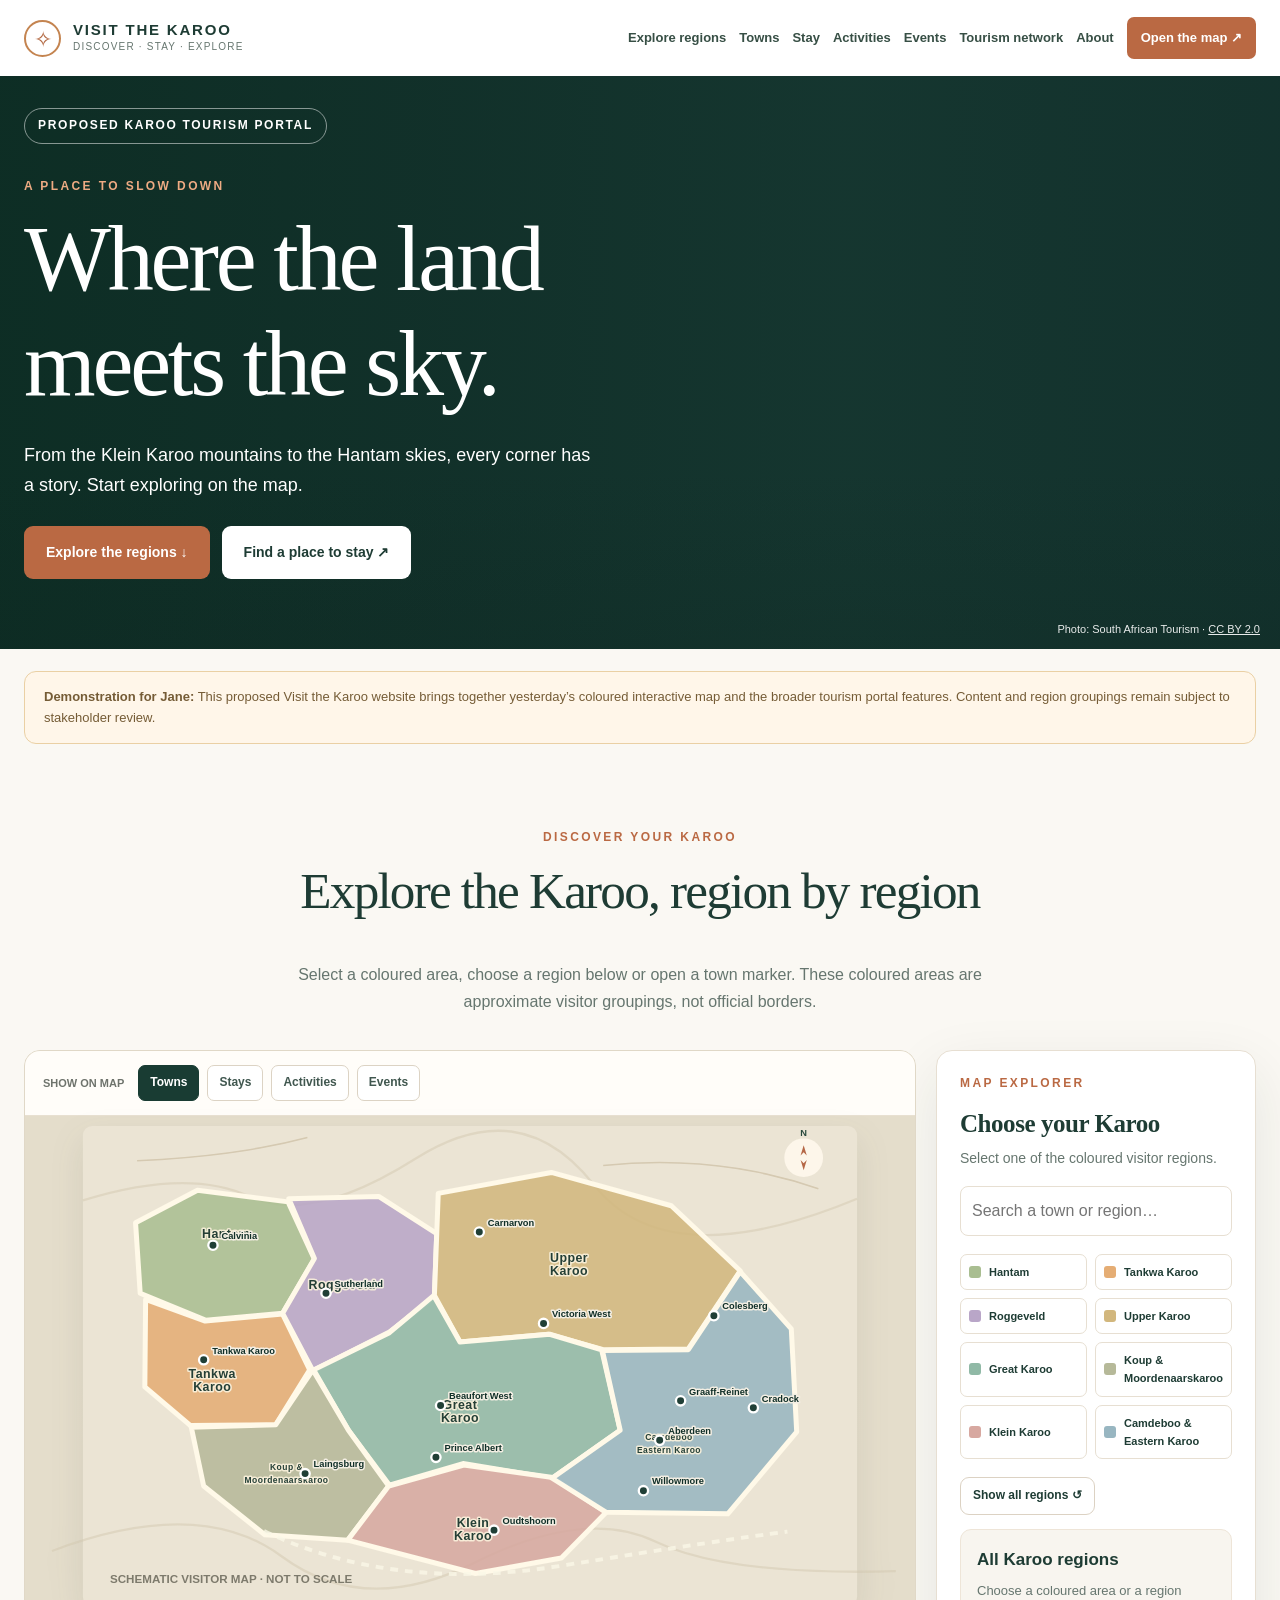
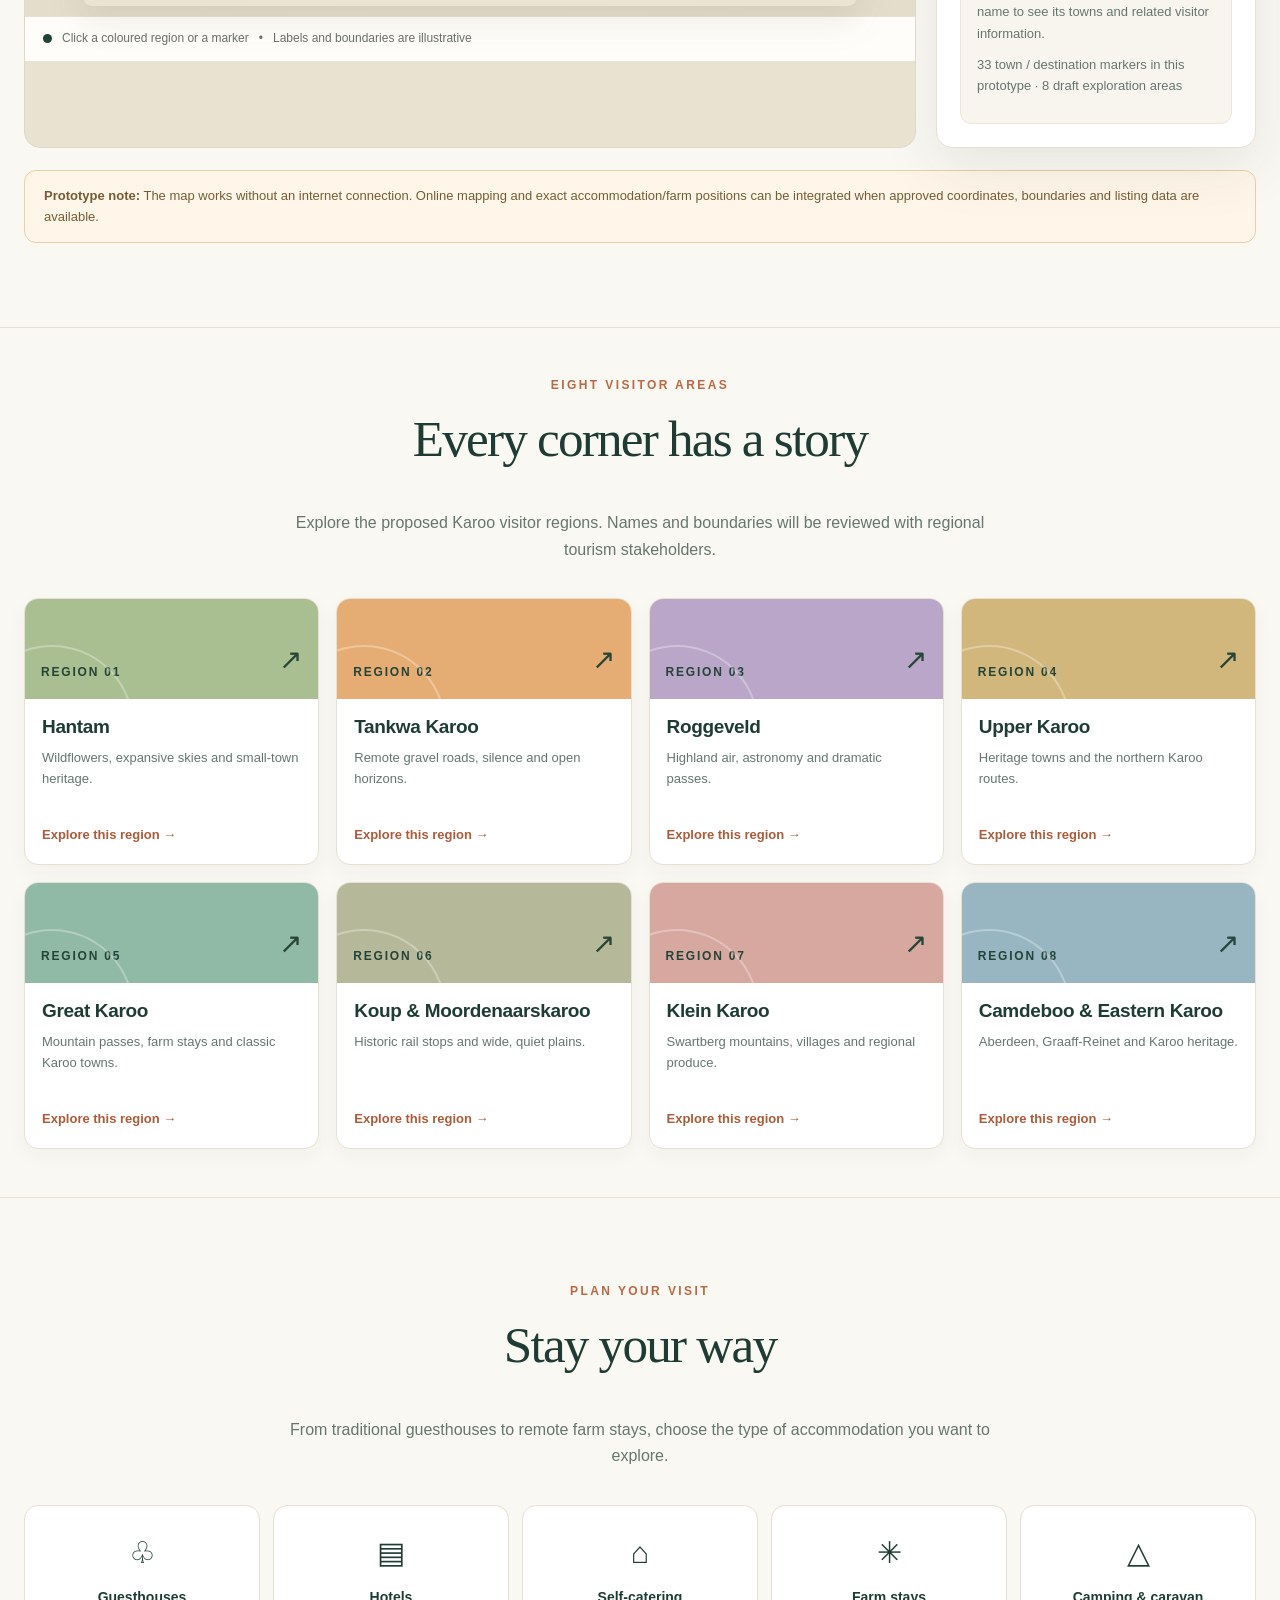
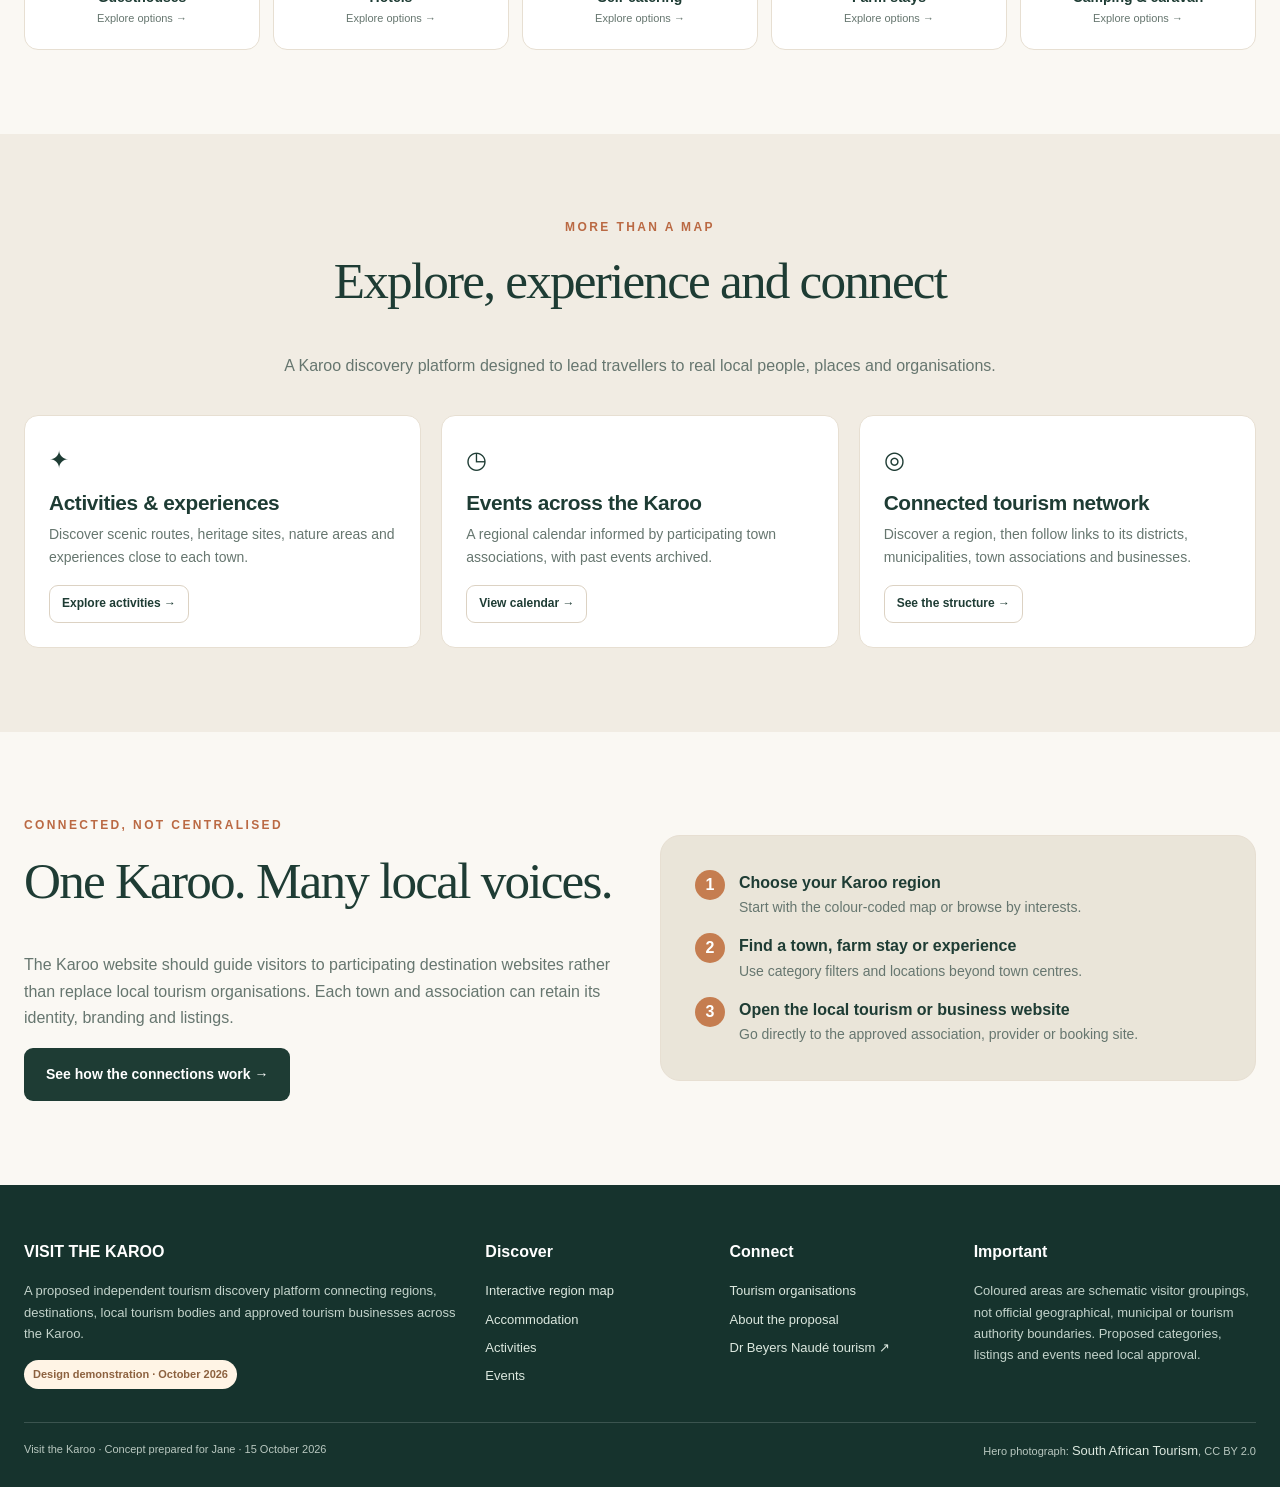
==== index.html @ edf0c06b "Build Visit the Karoo site — add index.html" ====
<!doctype html><html lang="en"><head><meta charset="utf-8"><meta name="viewport" content="width=device-width,initial-scale=1"><meta name="theme-color" content="#17382f"><meta name="robots" content="noindex,nofollow"><meta name="description" content="An interactive guide to the Karoo’s eight proposed visitor regions, accommodation, towns, activities and events."><meta property="og:type" content="website"><meta property="og:title" content="Explore the Karoo | Visit the Karoo"><meta property="og:description" content="An interactive guide to the Karoo’s eight proposed visitor regions, accommodation, towns, activities and events."><link rel="icon" type="image/svg+xml" href="favicon.svg"><link rel="stylesheet" href="assets/site.css"><title>Explore the Karoo | Visit the Karoo</title></head><body data-page="home"><div id="app"></div><script src="assets/app.js" defer></script></body></html>
---- assets/site.css ----
:root{--ink:#1e3c34;--deep:#112c27;--muted:#66766f;--paper:#faf8f3;--cream:#f4efe7;--line:#e7dfd2;--terra:#ba6943;--gold:#d8a86e;--white:#fff;--shadow:0 20px 60px rgba(23,42,34,.09)}
*{box-sizing:border-box}html{scroll-behavior:smooth}body{margin:0;background:var(--paper);color:var(--ink);font:16px/1.65 -apple-system,BlinkMacSystemFont,"Segoe UI",Arial,sans-serif}a{color:inherit}button,input,select{font:inherit}button{cursor:pointer}button:disabled{cursor:not-allowed}h1,h2,h3,p{margin-top:0}h1,h2,h3{line-height:1.14}h1,h2,.serif{font-family:Georgia,"Times New Roman",serif;font-weight:500;letter-spacing:-.035em}h1{font-size:clamp(3.2rem,7.2vw,6.25rem)}h2{font-size:clamp(2.4rem,4vw,3.9rem)}h3{font-size:1.3rem;letter-spacing:-.018em}p{margin-bottom:1rem}svg{display:block}a:hover{text-decoration-color:var(--terra)}:focus-visible{outline:3px solid #d29a53;outline-offset:3px}.wrap{width:min(1238px,calc(100% - 48px));margin:0 auto}.eyebrow{font-size:12px;letter-spacing:.2em;text-transform:uppercase;font-weight:800;color:var(--terra)}.muted{color:var(--muted)}.tiny{font-size:12px}.small{font-size:14px}.center{text-align:center}.spacious{padding:84px 0}.slim{padding:48px 0}.line{border-top:1px solid var(--line)}.btn{display:inline-flex;align-items:center;justify-content:center;gap:9px;border:1px solid transparent;border-radius:9px;padding:14px 21px;font-weight:750;font-size:14px;text-decoration:none;white-space:nowrap;transition:transform .2s,background .2s}.btn:hover{transform:translateY(-2px)}.btn.primary{background:var(--terra);color:#fff}.btn.primary:hover{background:#a95c39}.btn.secondary{background:#fff;color:var(--ink);border-color:#dcd2c3}.btn.dark{background:var(--ink);color:#fff}.btn.light{background:#fff;color:var(--ink)}.btn.smallbtn{padding:8px 12px;font-size:12px}.pill{display:inline-block;border:1px solid rgba(255,255,255,.5);border-radius:99px;padding:7px 13px;font-size:12px;font-weight:800;letter-spacing:.14em;text-transform:uppercase}.chip{border:1px solid var(--line);border-radius:99px;background:#fff;color:var(--ink);padding:8px 13px;font-size:13px;font-weight:700}.chip.on{background:var(--deep);color:#fff;border-color:var(--deep)}.chip:hover{border-color:var(--terra)}.header{background:#fff;box-shadow:0 1px 0 rgba(30,60,52,.08);position:relative;z-index:6}.header-inner{height:76px;display:flex;align-items:center;justify-content:space-between;gap:20px}.brand{display:flex;align-items:center;gap:12px;text-decoration:none;min-width:190px}.brand-symbol{height:37px;width:37px;border:2px solid #c48450;border-radius:50%;display:grid;place-items:center;color:#b36943;font-size:22px}.brand-main{display:block;font-size:15px;letter-spacing:.12em;font-weight:900;line-height:1.18}.brand-sub{display:block;color:var(--muted);font-size:10px;text-transform:uppercase;letter-spacing:.12em}.nav{display:flex;align-items:center;gap:21px}.nav a{font-size:13px;font-weight:700;text-decoration:none;color:#374f45;white-space:nowrap}.nav a.current,.nav a:hover{color:var(--terra)}.nav .nav-action{background:var(--terra);padding:10px 14px;color:#fff;border-radius:7px}.mobile-toggle{display:none;border:1px solid var(--line);border-radius:8px;background:#fff;padding:7px 11px}.hero{position:relative;color:#fff;min-height:515px;background:#183d37;isolation:isolate;overflow:hidden}.hero::before{position:absolute;content:"";inset:0;background-image:linear-gradient(90deg,rgba(13,45,36,.96) 0%,rgba(16,46,39,.83) 34%,rgba(17,44,37,.42) 66%,rgba(10,31,28,.37) 100%),url("https://thumb.wikimedia.org/wikipedia/commons/thumb/1/11/Karoo_Landscape%2C_Eastern_Cape%2C_South_Africa_%2820324327638%29.jpg/1280px-Karoo_Landscape%2C_Eastern_Cape%2C_South_Africa_%2820324327638%29.jpg");background-size:cover;background-position:center 57%;z-index:-1}.hero::after{content:"";position:absolute;inset:auto 0 0;background:linear-gradient(transparent,rgba(14,38,32,.22));height:180px;pointer-events:none;z-index:-1}.hero-inner{padding:32px 0 70px}.hero-content{max-width:720px;padding:33px 0 0}.hero .eyebrow{color:#eeab83}.hero h1{margin:10px 0 23px;max-width:720px}.hero p{font-size:18px;line-height:1.7;max-width:580px}.hero-cta{display:flex;gap:12px;flex-wrap:wrap;margin-top:25px}.hero-credit{position:absolute;bottom:11px;right:20px;font-size:11px;color:#fff;opacity:.9}.hero-credit a{text-decoration:underline}.note{padding:14px 19px;background:#fff6e9;border:1px solid #ead0a4;border-radius:12px;color:#755c36;font-size:13px;margin:22px 0 0}.page-hero{background:linear-gradient(125deg,#12342c,#376052);color:#fff;padding:77px 0 72px}.page-hero h1{font-size:clamp(2.7rem,5vw,4.9rem);margin:10px 0 16px}.page-hero p{font-size:18px;max-width:740px;color:#e3eee7}.section-head{max-width:800px;margin:0 auto 35px;text-align:center}.section-head p:last-child{max-width:730px;margin:0 auto;color:var(--muted)}.section-head .eyebrow{margin-bottom:14px}.map-layout{display:grid;grid-template-columns:minmax(0,1fr) 320px;gap:20px;align-items:stretch}.map-panel{background:#e9e2d1;border:1px solid #e0d8c7;border-radius:16px;overflow:hidden;min-height:545px;position:relative}.map-top{display:flex;gap:8px;align-items:center;flex-wrap:wrap;padding:14px 18px;background:#fffdf9;border-bottom:1px solid #e8e0d1}.map-top button{border:1px solid #dcd3c4;border-radius:7px;background:#fff;padding:7px 11px;font-size:12px;font-weight:800;color:#40574f}.map-top button.active{background:#193c33;color:#fff;border-color:#193c33}.map-stage{padding:10px;min-height:420px;position:relative;background:radial-gradient(ellipse at 50% 60%,rgba(248,236,212,.4),transparent 65%),#e4ddcb}.map-stage svg{width:100%;max-height:480px;height:auto;filter:drop-shadow(0 14px 16px rgba(65,70,50,.1))}.map-stage .region-path{stroke:#fff9e8;stroke-width:5;stroke-linejoin:round;fill-opacity:.86;cursor:pointer;transition:fill-opacity .2s,stroke-width .2s;vector-effect:non-scaling-stroke}.map-stage .region-path:hover,.map-stage .region-path.sel{fill-opacity:1;stroke:#254b42;stroke-width:6}.map-stage .region-label{fill:#243f36;font-size:16px;font-weight:800;letter-spacing:.6px;pointer-events:none;paint-order:stroke;stroke:rgba(249,241,219,.9);stroke-width:4px;stroke-linejoin:round}.map-stage .region-label-small{font-size:11px}.map-stage .town-marker{cursor:pointer}.map-stage .town-marker circle{fill:#203f36;stroke:#fff;stroke-width:3}.map-stage .town-marker:hover circle,.map-stage .town-marker:focus circle{fill:#c26e45;stroke-width:5}.map-stage .town-marker text{font-size:12px;fill:#102f28;font-weight:750;paint-order:stroke;stroke:#f3eee3;stroke-width:4px;stroke-linejoin:round}.map-stage .special-marker circle{fill:#c26e45}.map-foot{padding:12px 18px;background:#fffdf9;border-top:1px solid #e8e0d1;display:flex;gap:10px;align-items:center;flex-wrap:wrap;font-size:12px;color:#6a7068}.map-foot .dot{width:9px;height:9px;border-radius:50%;display:inline-block;background:#1f4437}.side-card{background:#fff;border:1px solid var(--line);border-radius:16px;box-shadow:var(--shadow);padding:23px}.side-card h3{font-family:Georgia,serif;font-size:25px;margin:0 0 8px}.legend{display:grid;grid-template-columns:1fr 1fr;gap:8px;margin:18px 0}.legend button{display:flex;align-items:center;gap:8px;border:1px solid var(--line);border-radius:7px;padding:8px;text-align:left;background:#fff;font-size:11px;font-weight:750;color:var(--ink)}.legend button.active{border-color:#1f4338;background:#eff5ef}.swatch{height:12px;width:12px;border-radius:3px;flex:none}.selected-box{background:#f8f5ef;border:1px solid #eee5d8;border-radius:11px;padding:16px;margin-top:14px}.selected-box h4{margin:0 0 6px;font-size:17px}.selected-box p{font-size:13px;color:var(--muted);margin-bottom:10px}.town-tags{display:flex;flex-wrap:wrap;gap:5px}.town-tags button{border:1px solid #d9d0c3;background:#fff;color:#2d4f43;border-radius:99px;padding:5px 8px;font-size:11px;font-weight:750}.town-tags button:hover{background:#e9e4d9}.map-search{border:1px solid var(--line);background:#fff;border-radius:8px;padding:11px;width:100%;color:var(--ink)}.cards{display:grid;grid-template-columns:repeat(4,minmax(0,1fr));gap:17px}.tile{background:#fff;border:1px solid var(--line);border-radius:14px;overflow:hidden;box-shadow:0 7px 20px rgba(41,45,38,.04);transition:transform .2s,box-shadow .2s}.tile:hover{transform:translateY(-4px);box-shadow:var(--shadow)}.tile-top{height:100px;padding:16px;display:flex;align-items:end;justify-content:space-between;position:relative;overflow:hidden}.tile-top::after{content:"";position:absolute;width:160px;height:160px;border:2px solid rgba(255,255,255,.3);border-radius:50%;left:-55px;bottom:-110px}.tile-num{font-size:12px;letter-spacing:.15em;font-weight:900;color:#244438}.tile-body{padding:17px}.tile-body h3{font-size:19px;margin-bottom:9px}.tile-body p{font-size:13px;color:var(--muted);min-height:58px}.tile-body a{font-size:13px;font-weight:800;text-decoration:none;color:#ad5b39}.feature-grid{display:grid;grid-template-columns:repeat(3,1fr);gap:20px}.feature{background:#fff;padding:24px;border-radius:14px;border:1px solid var(--line)}.feature .icon{font-size:24px;display:block;margin-bottom:12px}.feature h3{margin-bottom:8px}.feature p{font-size:14px;color:var(--muted)}.category-grid{display:grid;grid-template-columns:repeat(5,minmax(0,1fr));gap:13px}.category{display:block;text-decoration:none;background:white;border:1px solid var(--line);border-radius:14px;padding:22px 15px;text-align:center}.category .icon{font-size:30px}.category strong{display:block;margin-top:9px;font-size:14px}.category small{display:block;color:var(--muted);font-size:11px}.category:hover{border-color:var(--terra);box-shadow:var(--shadow)}.split{display:grid;grid-template-columns:1fr 1fr;gap:40px;align-items:center}.spotlight{padding:34px;background:#eae5d9;border:1px solid var(--line);border-radius:20px}.steps{display:grid;gap:14px}.step{display:flex;gap:14px;align-items:flex-start}.step-number{height:30px;width:30px;display:grid;place-items:center;background:#c57d50;color:#fff;border-radius:50%;font-weight:800;flex:none}.step p{margin:0;color:var(--muted);font-size:14px}.filter-bar{display:flex;align-items:center;flex-wrap:wrap;gap:9px;background:#fff;border:1px solid var(--line);border-radius:12px;padding:13px;margin:0 0 23px}.filter-bar input{flex:2;min-width:150px}.filter-bar select{flex:1;min-width:130px}.filter-bar input,.filter-bar select{background:#fff;border:1px solid #d8d0c5;padding:10px 12px;border-radius:8px;color:var(--ink);font-size:14px}.result-grid{display:grid;grid-template-columns:repeat(3,minmax(0,1fr));gap:16px}.result{background:#fff;border:1px solid var(--line);border-radius:15px;overflow:hidden}.result-accent{height:10px;background:#dcc7aa}.result-content{padding:20px}.result h3{margin-bottom:8px;font-size:20px}.result p{font-size:14px;color:var(--muted)}.result-tag{display:inline-block;font-size:10px;letter-spacing:.08em;text-transform:uppercase;font-weight:800;border:1px solid #e4d6c4;padding:4px 8px;border-radius:99px;color:#997054;margin-bottom:12px}.result-footer{display:flex;align-items:center;justify-content:space-between;gap:12px;padding-top:12px;border-top:1px solid var(--line)}.result-footer a{color:#af613e;font-size:13px;font-weight:800}.empty{padding:30px;border:1px dashed #cfc4b5;background:#fff;border-radius:12px;color:var(--muted)}.network{display:grid;grid-template-columns:1fr 60px 1fr;gap:8px;align-items:stretch;margin:30px 0}.network-col{padding:23px;background:#fff;border-radius:13px;border:1px solid var(--line)}.network-col h3{margin:0 0 8px}.network-arrow{display:grid;place-items:center;color:var(--terra);font-size:29px}.network-level{padding:13px 15px;margin:10px 0;border-radius:9px;background:#f3eee4;border-left:4px solid #d2a16d}.network-level strong{display:block}.network-level span{font-size:12px;color:#607069}.notice{border:1px solid #e5dac8;border-left:4px solid var(--terra);padding:20px;border-radius:9px;background:#fff}.footer{background:#16332d;color:#dce8df;padding:54px 0 26px}.footer-grid{display:grid;grid-template-columns:2fr 1fr 1fr 1.3fr;gap:27px}.footer h4{color:#fff;margin:0 0 15px}.footer a{color:#dce8df;font-size:13px;display:block;margin:7px 0;text-decoration:none}.footer a:hover{color:#eab08a}.footer p{color:#c3d3cb;font-size:13px}.footer-bottom{border-top:1px solid rgba(255,255,255,.16);padding-top:17px;margin-top:28px;font-size:11px;color:#b9c8c0;display:flex;justify-content:space-between;flex-wrap:wrap;gap:12px}.badge-demo{display:inline-block;border-radius:99px;padding:5px 9px;background:#fff4e5;color:#8c613f;font-size:11px;font-weight:800}.map-banner{display:flex;justify-content:space-between;align-items:center;gap:15px;flex-wrap:wrap}.data-count{margin:0;font-size:13px;color:var(--muted)}.hidden{display:none!important}
@media(max-width:1080px){.nav{gap:12px}.nav a{font-size:12px}.map-layout{grid-template-columns:minmax(0,1fr) 285px}.cards{grid-template-columns:repeat(2,minmax(0,1fr))}.category-grid{grid-template-columns:repeat(3,minmax(0,1fr))}.result-grid{grid-template-columns:repeat(2,minmax(0,1fr))}}
@media(max-width:820px){.mobile-toggle{display:block}.header-inner{height:68px}.nav{display:none;position:absolute;top:68px;left:0;right:0;background:#fff;box-shadow:0 16px 24px rgba(0,0,0,.1);padding:16px 24px;flex-direction:column;align-items:stretch;gap:9px}.nav.open{display:flex}.nav a{padding:8px}.hero{min-height:490px}.hero-content{padding-top:30px}.map-layout{grid-template-columns:1fr}.map-panel{min-height:0}.side-card{box-shadow:none}.section-head{text-align:left}.feature-grid{grid-template-columns:1fr 1fr}.split{grid-template-columns:1fr;gap:18px}.network{grid-template-columns:1fr;gap:3px}.network-arrow{transform:rotate(90deg)}.footer-grid{grid-template-columns:1fr 1fr}}
@media(max-width:540px){.wrap{width:min(100% - 28px,1238px)}.hero-inner{padding:25px 0 57px}.hero h1{font-size:clamp(3.05rem,14vw,4.25rem)}.hero p{font-size:15px}.hero .eyebrow{font-size:11px}.hero-credit{font-size:9px;left:14px;right:auto}.spacious{padding:57px 0}.slim{padding:30px 0}.cards,.feature-grid,.result-grid{grid-template-columns:1fr}.category-grid{grid-template-columns:repeat(2,minmax(0,1fr))}.page-hero{padding:55px 0}.map-stage{padding:2px}.map-stage svg{min-height:280px}.map-stage .region-label{font-size:17px}.legend{grid-template-columns:1fr 1fr}.footer-grid{grid-template-columns:1fr}.brand-main{font-size:13px}.brand-sub{font-size:9px}.note{font-size:12px}.hero-cta .btn{width:100%}}

.town-search-label{display:block;font-size:13px;font-weight:800;margin-bottom:5px}.nav{gap:13px}
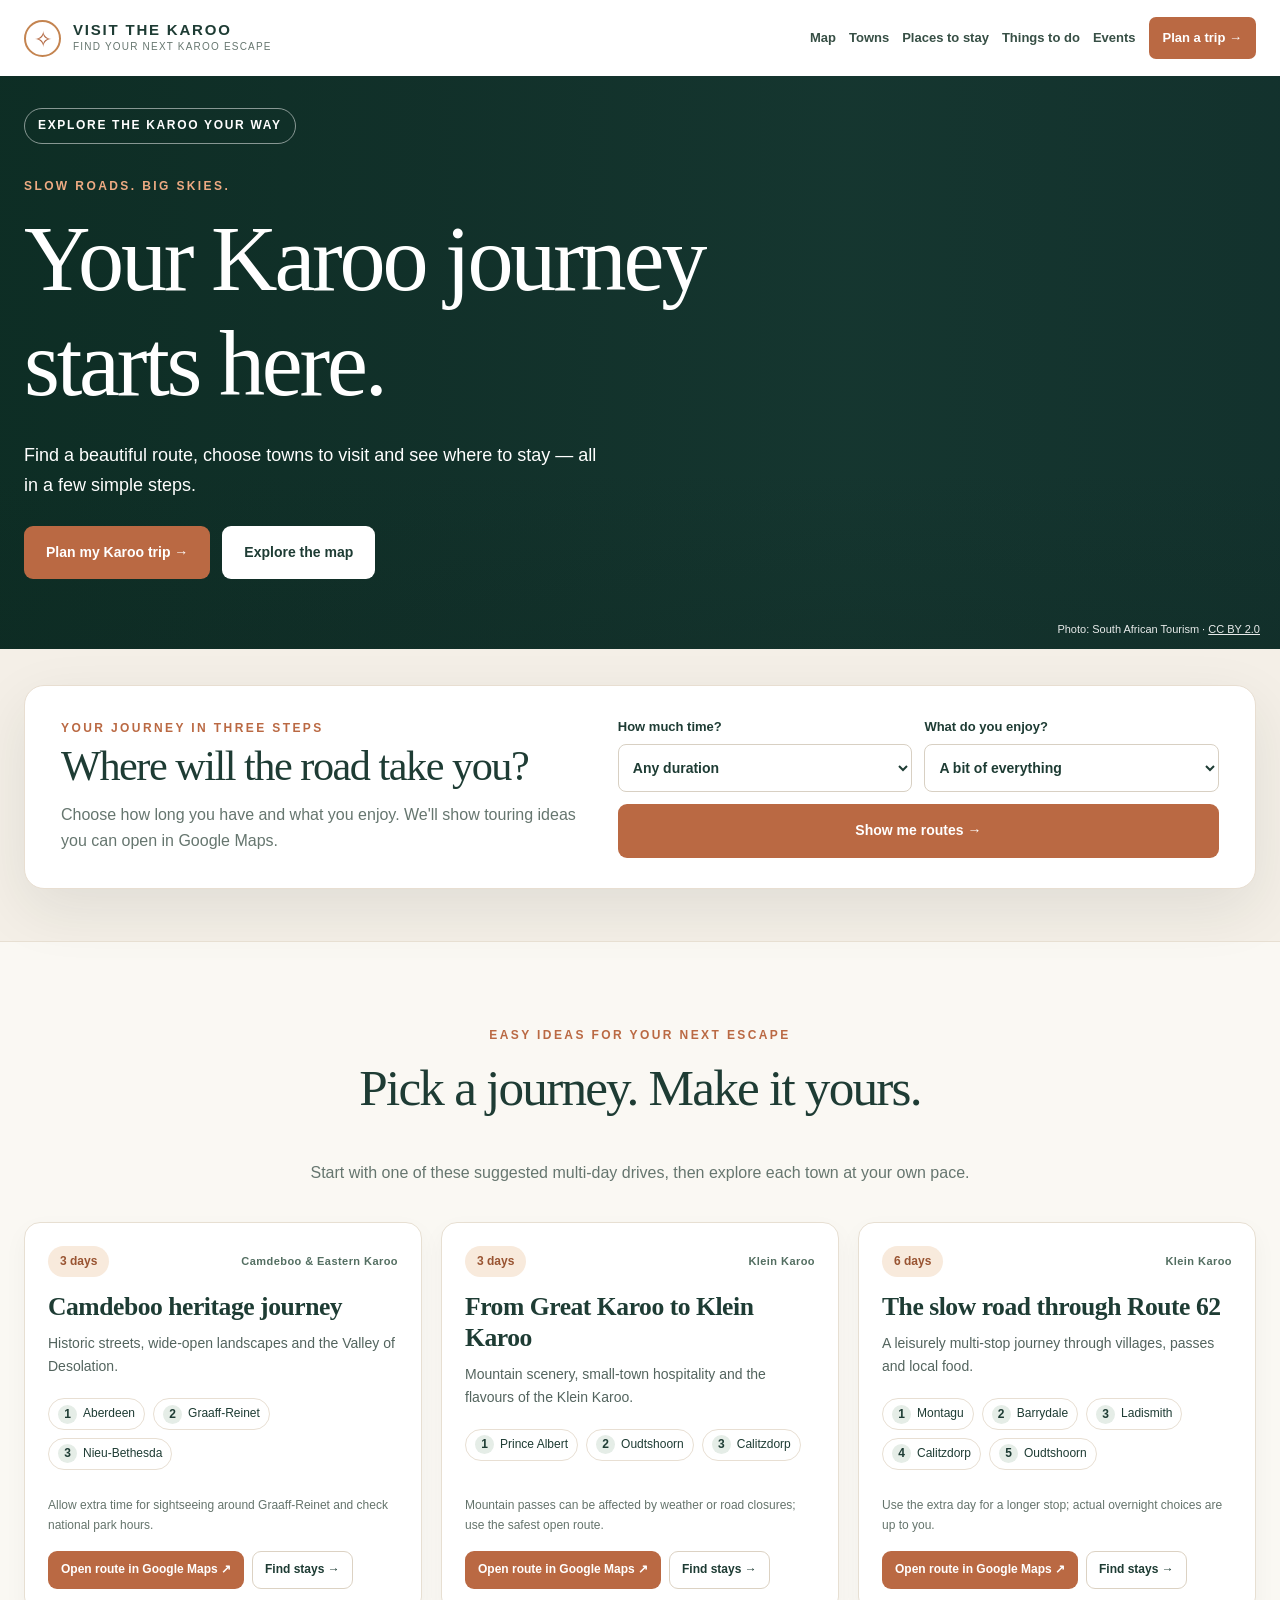
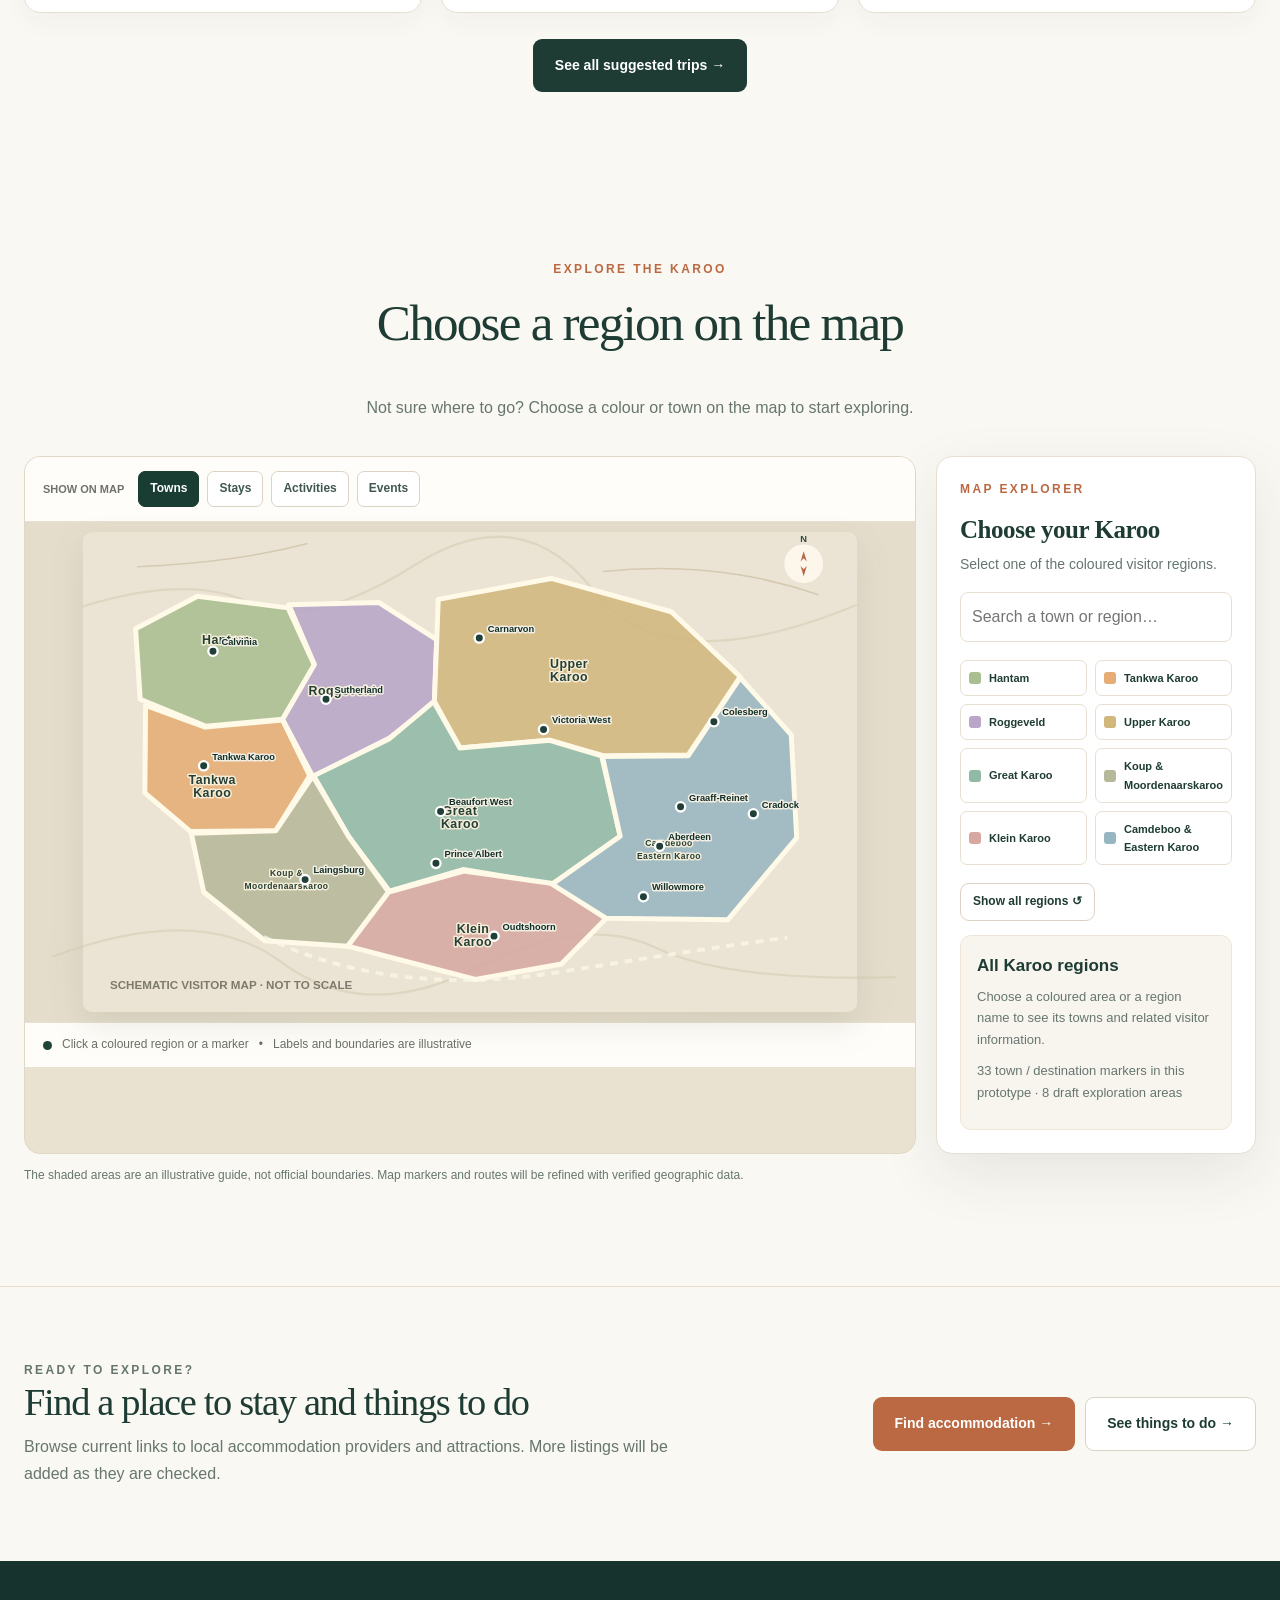
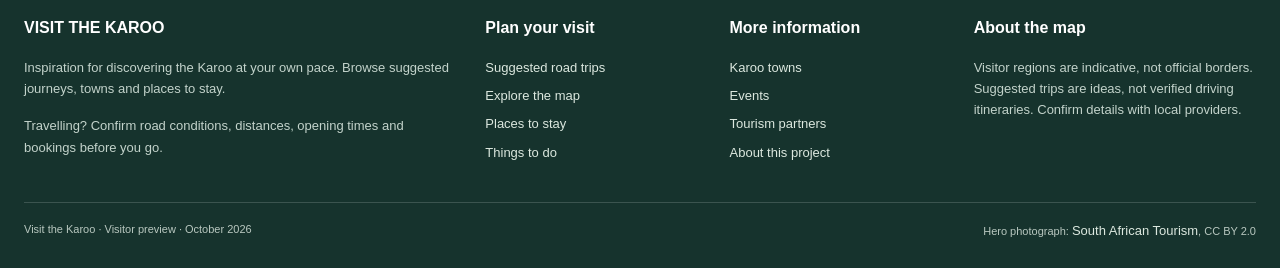
==== commit 3c5b1c4c: "Align homepage search metadata with simple Karoo trip planning" ====
--- a/index.html
+++ b/index.html
@@ -1 +1 @@
-<!doctype html><html lang="en"><head><meta charset="utf-8"><meta name="viewport" content="width=device-width,initial-scale=1"><meta name="theme-color" content="#17382f"><meta name="robots" content="noindex,nofollow"><meta name="description" content="An interactive guide to the Karoo’s eight proposed visitor regions, accommodation, towns, activities and events."><meta property="og:type" content="website"><meta property="og:title" content="Explore the Karoo | Visit the Karoo"><meta property="og:description" content="An interactive guide to the Karoo’s eight proposed visitor regions, accommodation, towns, activities and events."><link rel="icon" type="image/svg+xml" href="favicon.svg"><link rel="stylesheet" href="assets/site.css"><title>Explore the Karoo | Visit the Karoo</title></head><body data-page="home"><div id="app"></div><script src="assets/app.js" defer></script></body></html>+<!doctype html><html lang="en"><head><meta charset="utf-8"><meta name="viewport" content="width=device-width,initial-scale=1"><meta name="theme-color" content="#17382f"><meta name="robots" content="noindex,nofollow"><meta name="description" content="Plan an easy Karoo journey. Discover suggested self-drive routes, towns, places to stay and things to do across the Karoo."><meta property="og:type" content="website"><meta property="og:title" content="Plan Your Karoo Road Trip | Visit the Karoo"><meta property="og:description" content="Plan an easy Karoo journey. Discover suggested self-drive routes, towns, places to stay and things to do across the Karoo."><link rel="icon" type="image/svg+xml" href="favicon.svg"><link rel="stylesheet" href="assets/site.css"><title>Plan Your Karoo Road Trip | Visit the Karoo</title></head><body data-page="home"><div id="app"></div><script src="assets/app.js" defer></script></body></html>
--- a/assets/site.css
+++ b/assets/site.css
@@ -5,3 +5,8 @@
 @media(max-width:540px){.wrap{width:min(100% - 28px,1238px)}.hero-inner{padding:25px 0 57px}.hero h1{font-size:clamp(3.05rem,14vw,4.25rem)}.hero p{font-size:15px}.hero .eyebrow{font-size:11px}.hero-credit{font-size:9px;left:14px;right:auto}.spacious{padding:57px 0}.slim{padding:30px 0}.cards,.feature-grid,.result-grid{grid-template-columns:1fr}.category-grid{grid-template-columns:repeat(2,minmax(0,1fr))}.page-hero{padding:55px 0}.map-stage{padding:2px}.map-stage svg{min-height:280px}.map-stage .region-label{font-size:17px}.legend{grid-template-columns:1fr 1fr}.footer-grid{grid-template-columns:1fr}.brand-main{font-size:13px}.brand-sub{font-size:9px}.note{font-size:12px}.hero-cta .btn{width:100%}}
 
 .town-search-label{display:block;font-size:13px;font-weight:800;margin-bottom:5px}.nav{gap:13px}
+
+/* Visitor-first self-drive trip planner */
+.trip-search-section{padding:36px 0 52px;background:#f4efe7}.trip-search-card{display:grid;grid-template-columns:1fr 1.15fr;gap:34px;align-items:center;background:#fff;border:1px solid #e8ded1;border-radius:20px;padding:30px 36px;box-shadow:var(--shadow)}.trip-search-card h2{font-size:clamp(2rem,3.3vw,3.25rem);margin:.2rem 0 .7rem}.trip-search-card p{margin-bottom:0}.trip-search-fields{display:grid;grid-template-columns:1fr 1fr;gap:12px;align-items:end}.trip-search-fields .btn{grid-column:1/-1;min-height:47px}.trip-search-fields label,.trip-filters label{font-size:13px;font-weight:800;display:flex;flex-direction:column;gap:7px}.trip-search-fields select,.trip-filters select{width:100%;min-height:48px;border:1px solid #d8d0c3;background:#fff;color:var(--ink);padding:10px;border-radius:8px;max-width:100%;font-size:14px}.tour-grid{display:grid;grid-template-columns:repeat(3,minmax(0,1fr));gap:19px}.tour-card{display:flex;flex-direction:column;border:1px solid #e7dfd2;background:#fff;border-radius:16px;box-shadow:0 9px 25px rgba(23,42,34,.04);padding:23px;min-width:0}.tour-card h3{font-family:Georgia,'Times New Roman',serif;font-size:clamp(1.4rem,2vw,1.9rem);line-height:1.2;margin:15px 0 9px}.tour-card p{font-size:14px}.tour-card-top{display:flex;align-items:center;justify-content:space-between;gap:8px;flex-wrap:wrap}.tour-days{font-size:12px;border-radius:999px;padding:6px 12px;background:#f8eadc;color:#995432;font-weight:800}.tour-region{font-size:11px;letter-spacing:.04em;color:#536e61;font-weight:800}.tour-summary{color:#53645e}.tour-stop-list{display:flex;flex-wrap:wrap;gap:8px;padding:4px 0 12px}.tour-stop{display:inline-flex;align-items:center;gap:6px;text-decoration:none;border:1px solid #e8dfd3;border-radius:99px;padding:5px 9px;font-size:12px;color:var(--ink)}.tour-stop:hover{background:#f4efe7}.tour-stop span{display:grid;place-items:center;width:19px;height:19px;background:#e5ede7;border-radius:50%;font-weight:800}.tour-tip{font-size:12px!important;color:#65746c;margin-top:auto;padding-top:14px}.tour-actions{display:flex;gap:8px;flex-wrap:wrap}.tour-actions .btn{white-space:normal;text-align:center}.trip-filters{display:flex;align-items:end;gap:14px;flex-wrap:wrap;padding:18px;background:#f4efe7;border:1px solid #e7dfd2;border-radius:15px;margin-bottom:17px}.trip-filters label{min-width:185px;flex:1}.trip-filters .btn{min-height:48px}.journey-next{display:flex;align-items:center;justify-content:space-between;gap:20px;padding:26px 0}.journey-next h2{font-size:clamp(2rem,3vw,3.1rem);margin:0 0 10px}.journey-next h3{margin:0 0 8px}.journey-next p{max-width:680px;color:#66766f;margin:0}.journey-links{display:flex;gap:10px;flex-wrap:wrap}.tour-card .btn:focus-visible,.tour-stop:focus-visible{outline:3px solid #d29a53;outline-offset:3px}
+@media(max-width:1000px){.tour-grid{grid-template-columns:repeat(2,minmax(0,1fr))}.trip-search-card{grid-template-columns:1fr}.journey-next{flex-wrap:wrap}}
+@media(max-width:690px){.trip-search-section{padding:20px 0 30px}.trip-search-card{padding:20px;gap:22px}.trip-search-fields,.tour-grid{grid-template-columns:1fr}.trip-filters{display:grid;grid-template-columns:1fr}.trip-filters label{min-width:0}.tour-actions .btn{flex:1}.journey-next{align-items:stretch;flex-direction:column}.journey-links{flex-direction:column}.journey-links .btn{width:100%}}
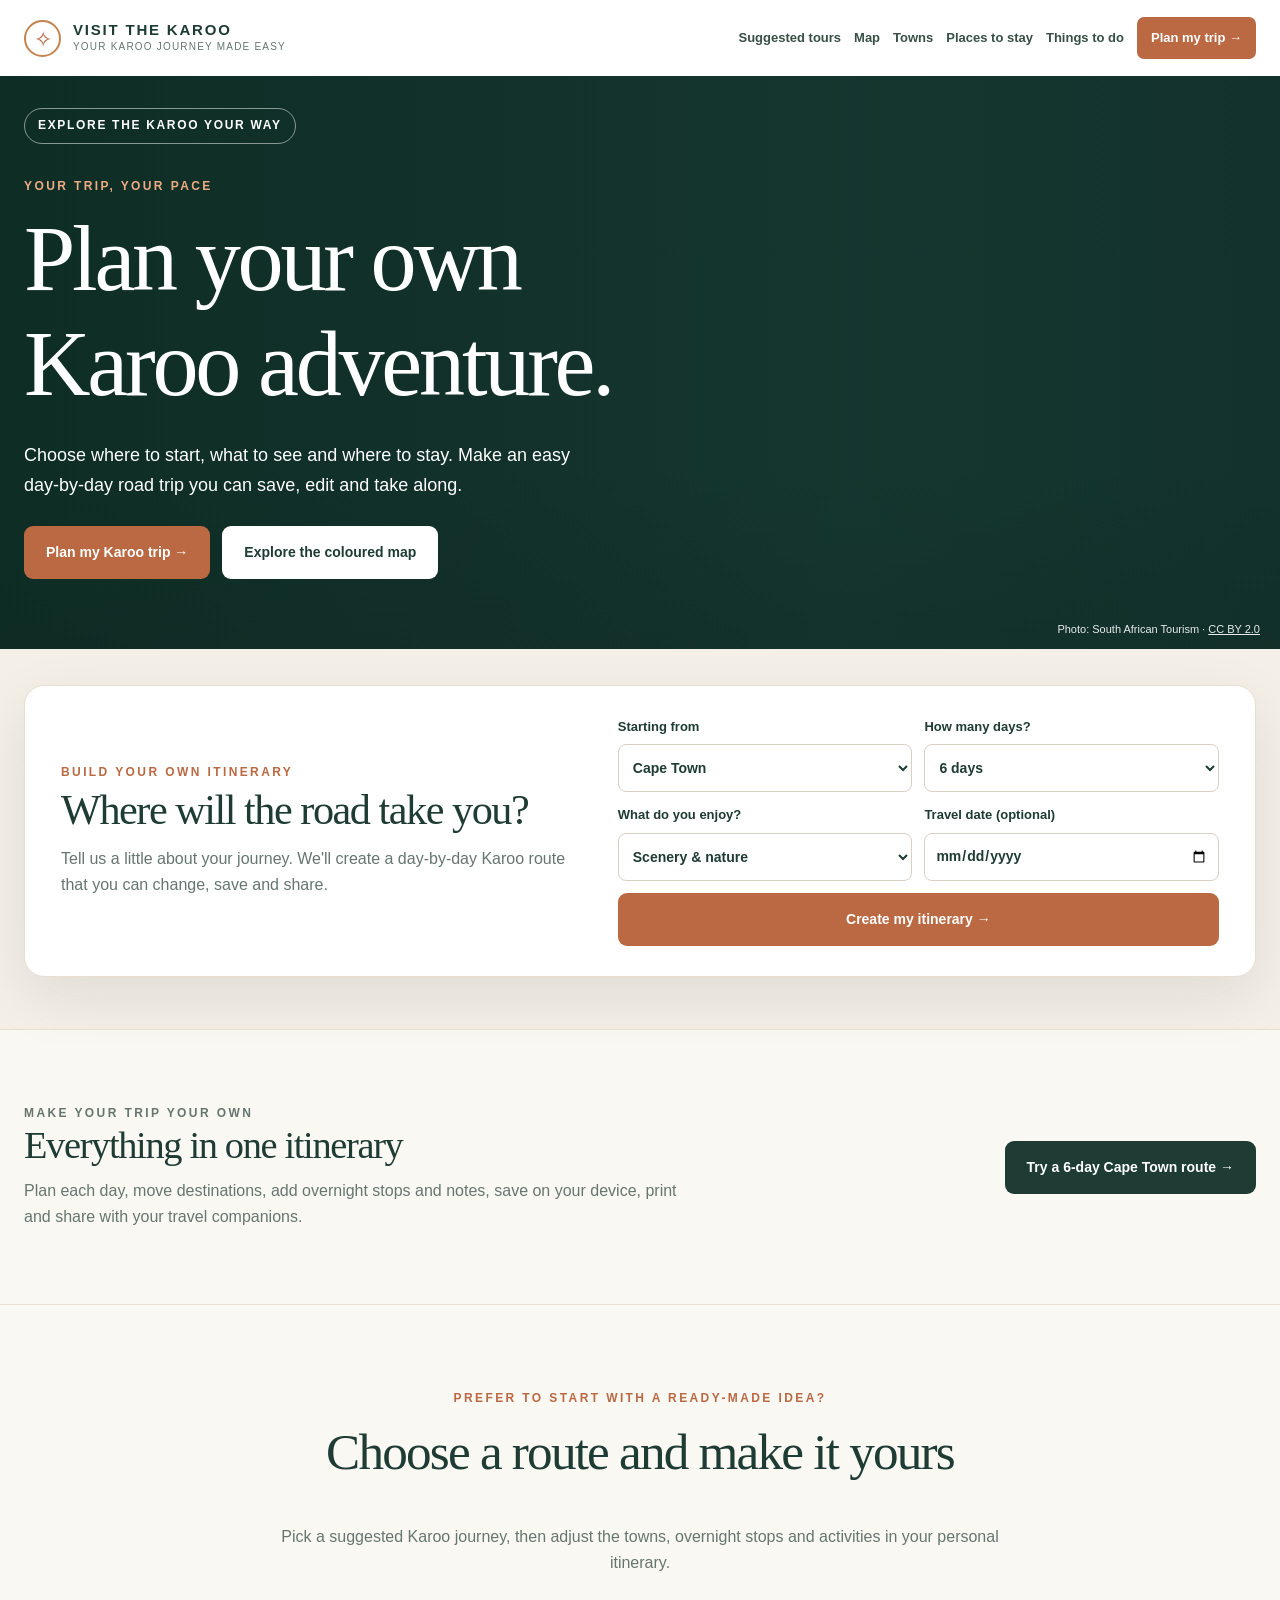
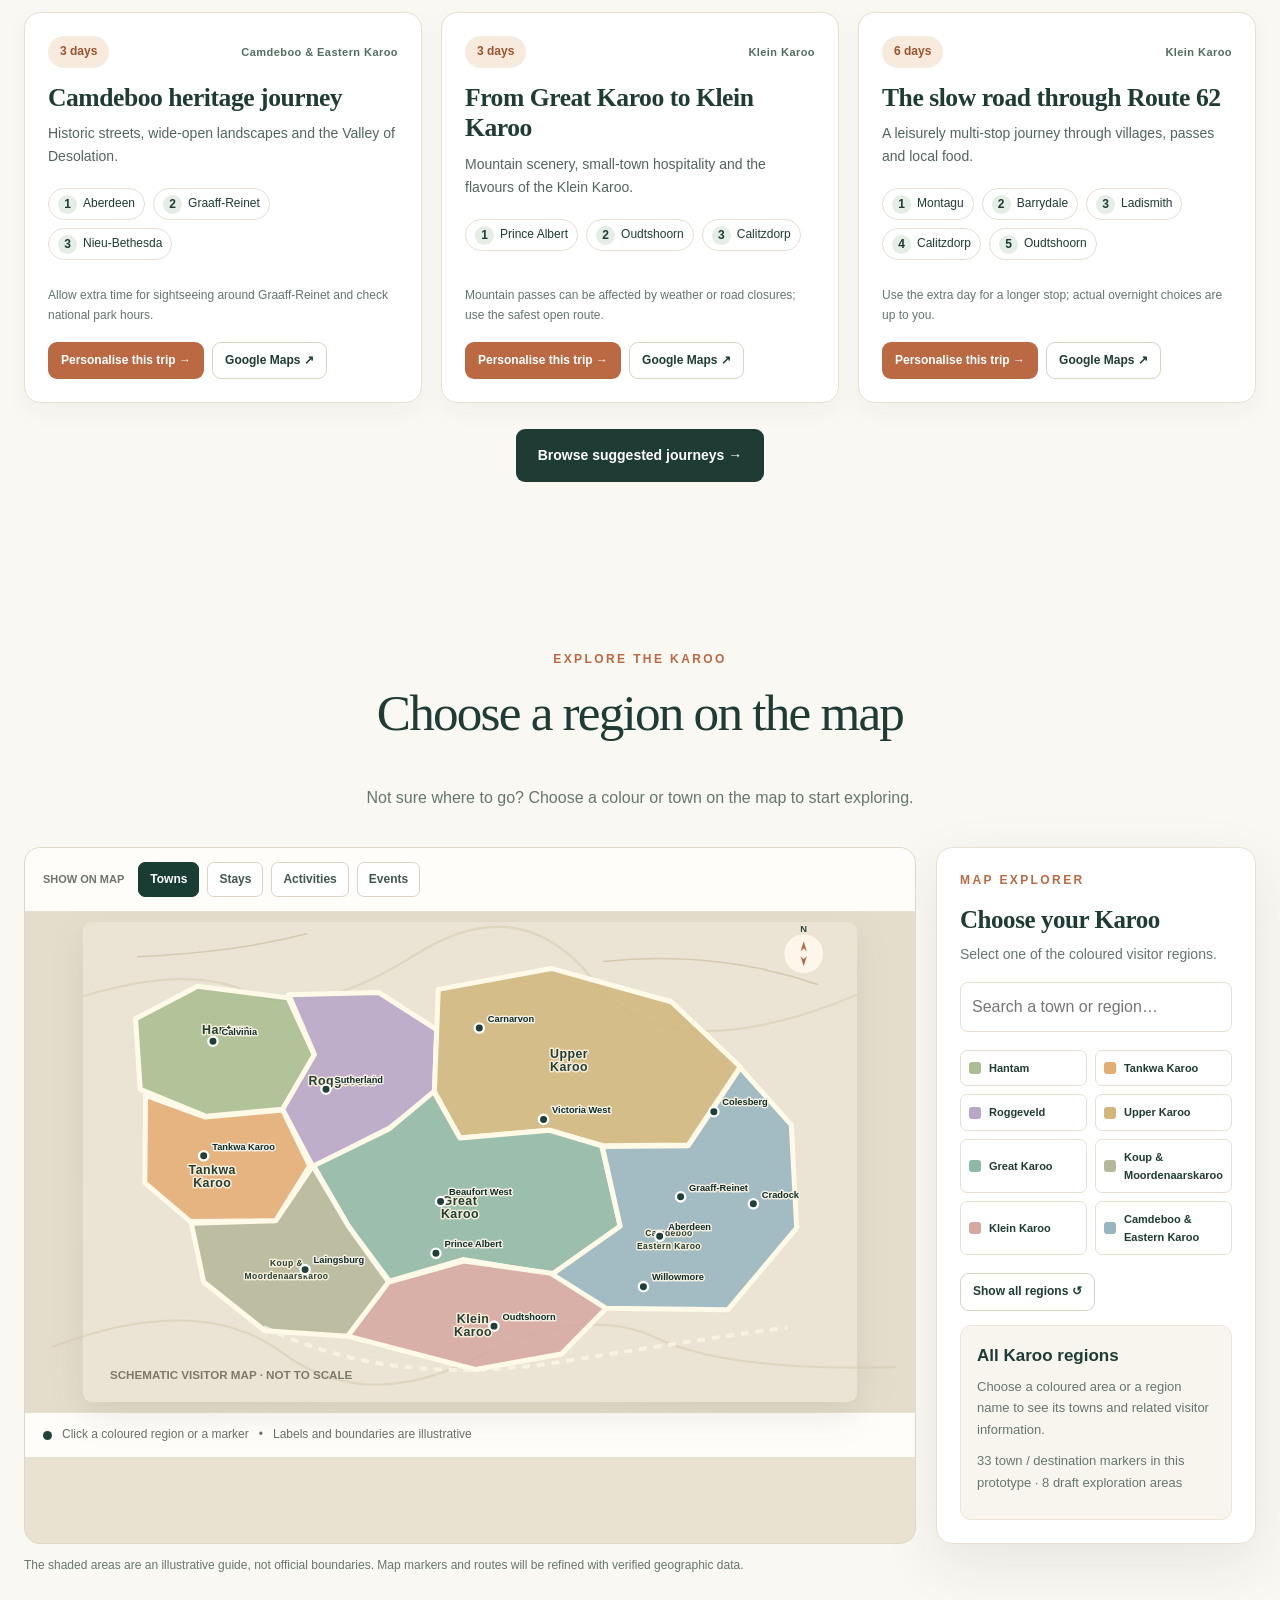
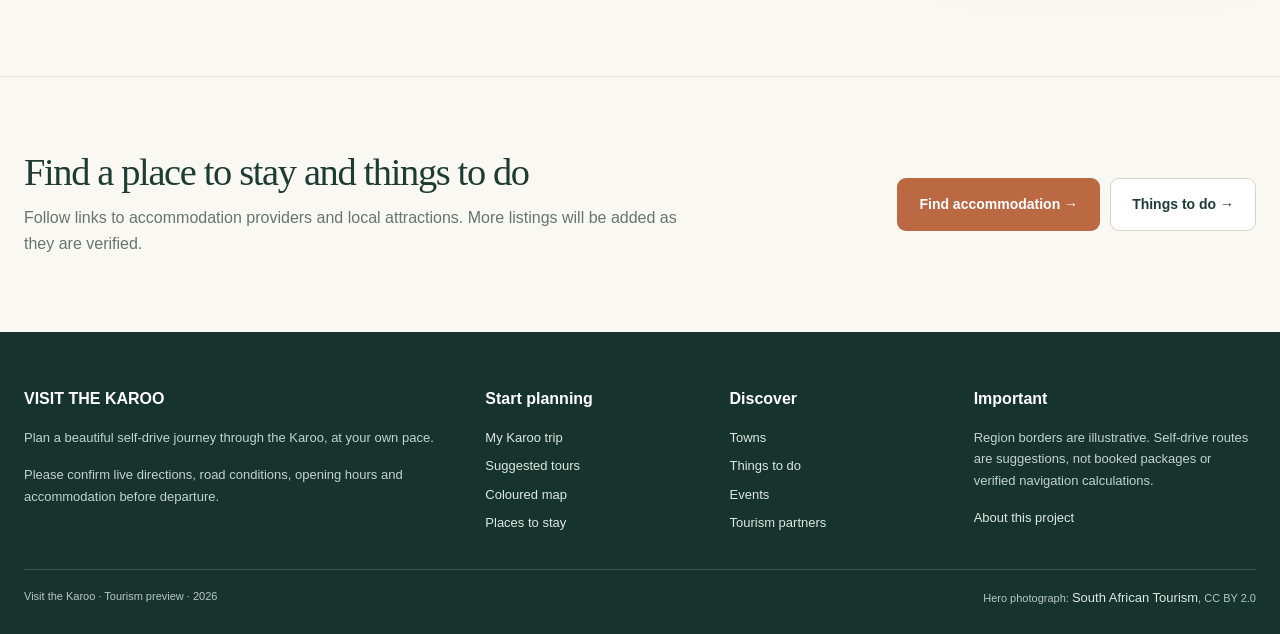
==== commit 409abaa0: "Build personal Karoo trip itinerary: index.html" ====
--- a/index.html
+++ b/index.html
@@ -1 +1 @@
-<!doctype html><html lang="en"><head><meta charset="utf-8"><meta name="viewport" content="width=device-width,initial-scale=1"><meta name="theme-color" content="#17382f"><meta name="robots" content="noindex,nofollow"><meta name="description" content="Plan an easy Karoo journey. Discover suggested self-drive routes, towns, places to stay and things to do across the Karoo."><meta property="og:type" content="website"><meta property="og:title" content="Plan Your Karoo Road Trip | Visit the Karoo"><meta property="og:description" content="Plan an easy Karoo journey. Discover suggested self-drive routes, towns, places to stay and things to do across the Karoo."><link rel="icon" type="image/svg+xml" href="favicon.svg"><link rel="stylesheet" href="assets/site.css"><title>Plan Your Karoo Road Trip | Visit the Karoo</title></head><body data-page="home"><div id="app"></div><script src="assets/app.js" defer></script></body></html>+<!doctype html><html lang="en"><head><meta charset="utf-8"><meta name="viewport" content="width=device-width,initial-scale=1"><meta name="theme-color" content="#17382f"><meta name="robots" content="noindex,nofollow"><meta name="description" content="Create your own Karoo road trip itinerary. Choose a starting point, travel days and interests, then save, share and customise each stop."><meta property="og:type" content="website"><meta property="og:title" content="Plan Your Karoo Road Trip | Visit the Karoo"><meta property="og:description" content="Create your own Karoo road trip itinerary. Choose a starting point, travel days and interests, then save, share and customise each stop."><link rel="icon" type="image/svg+xml" href="favicon.svg"><link rel="stylesheet" href="assets/site.css"><title>Plan Your Karoo Road Trip | Visit the Karoo</title></head><body data-page="home"><div id="app"></div><script src="assets/app.js" defer></script></body></html>
--- a/assets/site.css
+++ b/assets/site.css
@@ -9,4 +9,10 @@
 /* Visitor-first self-drive trip planner */
 .trip-search-section{padding:36px 0 52px;background:#f4efe7}.trip-search-card{display:grid;grid-template-columns:1fr 1.15fr;gap:34px;align-items:center;background:#fff;border:1px solid #e8ded1;border-radius:20px;padding:30px 36px;box-shadow:var(--shadow)}.trip-search-card h2{font-size:clamp(2rem,3.3vw,3.25rem);margin:.2rem 0 .7rem}.trip-search-card p{margin-bottom:0}.trip-search-fields{display:grid;grid-template-columns:1fr 1fr;gap:12px;align-items:end}.trip-search-fields .btn{grid-column:1/-1;min-height:47px}.trip-search-fields label,.trip-filters label{font-size:13px;font-weight:800;display:flex;flex-direction:column;gap:7px}.trip-search-fields select,.trip-filters select{width:100%;min-height:48px;border:1px solid #d8d0c3;background:#fff;color:var(--ink);padding:10px;border-radius:8px;max-width:100%;font-size:14px}.tour-grid{display:grid;grid-template-columns:repeat(3,minmax(0,1fr));gap:19px}.tour-card{display:flex;flex-direction:column;border:1px solid #e7dfd2;background:#fff;border-radius:16px;box-shadow:0 9px 25px rgba(23,42,34,.04);padding:23px;min-width:0}.tour-card h3{font-family:Georgia,'Times New Roman',serif;font-size:clamp(1.4rem,2vw,1.9rem);line-height:1.2;margin:15px 0 9px}.tour-card p{font-size:14px}.tour-card-top{display:flex;align-items:center;justify-content:space-between;gap:8px;flex-wrap:wrap}.tour-days{font-size:12px;border-radius:999px;padding:6px 12px;background:#f8eadc;color:#995432;font-weight:800}.tour-region{font-size:11px;letter-spacing:.04em;color:#536e61;font-weight:800}.tour-summary{color:#53645e}.tour-stop-list{display:flex;flex-wrap:wrap;gap:8px;padding:4px 0 12px}.tour-stop{display:inline-flex;align-items:center;gap:6px;text-decoration:none;border:1px solid #e8dfd3;border-radius:99px;padding:5px 9px;font-size:12px;color:var(--ink)}.tour-stop:hover{background:#f4efe7}.tour-stop span{display:grid;place-items:center;width:19px;height:19px;background:#e5ede7;border-radius:50%;font-weight:800}.tour-tip{font-size:12px!important;color:#65746c;margin-top:auto;padding-top:14px}.tour-actions{display:flex;gap:8px;flex-wrap:wrap}.tour-actions .btn{white-space:normal;text-align:center}.trip-filters{display:flex;align-items:end;gap:14px;flex-wrap:wrap;padding:18px;background:#f4efe7;border:1px solid #e7dfd2;border-radius:15px;margin-bottom:17px}.trip-filters label{min-width:185px;flex:1}.trip-filters .btn{min-height:48px}.journey-next{display:flex;align-items:center;justify-content:space-between;gap:20px;padding:26px 0}.journey-next h2{font-size:clamp(2rem,3vw,3.1rem);margin:0 0 10px}.journey-next h3{margin:0 0 8px}.journey-next p{max-width:680px;color:#66766f;margin:0}.journey-links{display:flex;gap:10px;flex-wrap:wrap}.tour-card .btn:focus-visible,.tour-stop:focus-visible{outline:3px solid #d29a53;outline-offset:3px}
 @media(max-width:1000px){.tour-grid{grid-template-columns:repeat(2,minmax(0,1fr))}.trip-search-card{grid-template-columns:1fr}.journey-next{flex-wrap:wrap}}
-@media(max-width:690px){.trip-search-section{padding:20px 0 30px}.trip-search-card{padding:20px;gap:22px}.trip-search-fields,.tour-grid{grid-template-columns:1fr}.trip-filters{display:grid;grid-template-columns:1fr}.trip-filters label{min-width:0}.tour-actions .btn{flex:1}.journey-next{align-items:stretch;flex-direction:column}.journey-links{flex-direction:column}.journey-links .btn{width:100%}}+@media(max-width:690px){.trip-search-section{padding:20px 0 30px}.trip-search-card{padding:20px;gap:22px}.trip-search-fields,.tour-grid{grid-template-columns:1fr}.trip-filters{display:grid;grid-template-columns:1fr}.trip-filters label{min-width:0}.tour-actions .btn{flex:1}.journey-next{align-items:stretch;flex-direction:column}.journey-links{flex-direction:column}.journey-links .btn{width:100%}}
+/* My Karoo Trip – practical, easy-to-edit itinerary designer */
+.builder-nav{display:flex;align-items:center;gap:22px}.builder-nav a{font-size:13px;font-weight:750;text-decoration:none;color:var(--ink)}.builder-nav .builder-nav-current{background:var(--terra);color:#fff;border-radius:9px;padding:11px 16px}.builder-hero{background:var(--deep);color:white;padding:54px 0 48px}.builder-hero-inner{display:flex;justify-content:space-between;align-items:end;gap:20px}.builder-hero h1{font-size:clamp(2.5rem,5vw,4.5rem);margin:8px 0 12px}.builder-hero h1 em{color:#eec18e;font-style:normal}.builder-hero p:not(.eyebrow){max-width:690px;color:#e5ece7;margin:0}.builder-hero-tags{display:flex;flex-wrap:wrap;max-width:280px;gap:8px}.builder-hero-tags span{font-size:12px;border:1px solid #647b70;border-radius:99px;padding:7px 11px;color:#f6f0e7;white-space:nowrap}.builder-body{padding-top:28px;padding-bottom:90px}.builder-setup{border:1px solid var(--line);padding:27px;border-radius:18px;background:#fff;display:grid;grid-template-columns:240px 1fr;gap:25px;align-items:center;box-shadow:0 15px 40px rgba(23,42,34,.05)}.builder-setup h2{font-size:2rem;margin-bottom:8px}.builder-setup p{font-size:14px;color:var(--muted);margin:0}.builder-form{display:grid;grid-template-columns:repeat(4,minmax(0,1fr));gap:10px;align-items:end}.builder-form label{display:flex;flex-direction:column;gap:7px;font-size:12px;font-weight:800;color:#405349}.builder-form select,.builder-form input,.builder-fields input,.builder-day-body textarea,.builder-trip-title{width:100%;background:#fff;border:1px solid #d6ddd3;border-radius:8px;padding:11px;color:var(--ink);font:inherit;min-width:0}.builder-form select,.builder-form input{height:46px;font-size:13px}.builder-form .builder-create{grid-column:1/-1;min-height:46px}.builder-main{margin-top:44px}.builder-main-top{display:flex;gap:24px;justify-content:space-between;align-items:end}.builder-trip-title{border:0;border-bottom:2px solid #dde6df;border-radius:0;padding:4px 0;font-family:Georgia,serif;font-size:clamp(1.75rem,2.5vw,2.8rem);font-weight:600;max-width:520px}.builder-title-label{display:block;font-size:12px;font-weight:750;color:var(--muted)}.builder-summary{color:#526e5c;margin:10px 0 0;font-size:14px}.builder-toolbar{display:flex;gap:7px;flex-wrap:wrap;justify-content:flex-end}.builder-toolbar .btn{padding:9px 13px;font-size:12px}.builder-status{min-height:25px;font-size:13px;color:#486953;margin:12px 0}.builder-advice{background:#f4efe7;border-left:4px solid #c58b5b;border-radius:6px;padding:15px 18px;color:#546057;font-size:13px;line-height:1.65;margin-bottom:25px}.builder-days{display:grid;gap:18px}.builder-day{border:1px solid #e7dfd2;border-radius:14px;overflow:hidden;background:#fff;box-shadow:0 7px 25px rgba(23,42,34,.045)}.builder-day-heading{display:flex;justify-content:space-between;align-items:center;gap:10px;padding:16px 20px;background:#f3f7f2;border-bottom:1px solid #e2e9e1}.builder-day-head-left{display:flex;align-items:center;gap:16px}.builder-day-head-left strong{font-size:12px;letter-spacing:.04em;text-transform:uppercase}.builder-day-head-left span{font-size:12px;color:#617467;margin-left:8px}.builder-day-head-left h3{font:600 19px/1.3 -apple-system,BlinkMacSystemFont,'Segoe UI',sans-serif;margin:3px 0 0}.builder-day-num{display:grid;place-items:center;border-radius:50%;height:40px;width:40px;background:#2a5546;color:#fff;font-weight:800;font-size:16px;flex:none}.builder-arrow{color:#ac774e}.builder-move{display:flex;gap:5px}.builder-move button{border:1px solid #d6dfd8;border-radius:7px;background:#fff;padding:5px 10px;font-size:20px;line-height:1.3;color:#3c5e4f}.builder-move button:disabled{opacity:.3}.builder-day-body{padding:22px;display:grid;gap:16px}.builder-day-body label{display:flex;flex-direction:column;gap:6px;font-size:12px;font-weight:800;color:#4e6559}.builder-fields{display:grid;grid-template-columns:1fr 1fr 1fr;gap:14px}.builder-day-body textarea{resize:vertical;font-size:14px}.builder-day-actions{display:flex;gap:11px;flex-wrap:wrap}.builder-link{font-size:13px;color:#436b53;text-underline-offset:3px;font-weight:750}.builder-link-main{color:#9e5837}.builder-stay-tip{background:#f9f5ea;padding:12px 14px;border-radius:9px;font-size:12px;color:#526454}.builder-stay-tip a{color:#a25c3e;font-weight:800}.builder-add{display:flex;gap:15px;align-items:center;margin:22px 0 45px}.builder-add span{font-size:13px;color:var(--muted)}.builder-last{background:#e8eee7;border-radius:16px;padding:29px}.builder-last h2{font-size:2rem;margin:0 0 10px}.builder-last p{color:#53655a}.builder-last>div{display:flex;gap:10px;flex-wrap:wrap}.builder-privacy{color:#66746b;font-size:12px;margin-top:20px}.builder-form :focus-visible,.builder-day :focus-visible{outline:3px solid #d29a53;outline-offset:2px}
+@media(max-width:1100px){.builder-setup{grid-template-columns:1fr}.builder-form{grid-template-columns:repeat(2,minmax(0,1fr))}}@media(max-width:720px){.builder-hero{padding:35px 0}.builder-hero-inner{display:block}.builder-hero-tags{max-width:100%;margin-top:17px}.builder-form,.builder-fields{grid-template-columns:1fr}.builder-setup{padding:18px}.builder-main-top{display:block}.builder-toolbar{justify-content:flex-start;margin-top:20px}.builder-day-heading{padding:12px 14px}.builder-day-body{padding:15px}.builder-day-head-left{gap:9px}.builder-day-head-left h3{font-size:15px}.builder-day-num{width:34px;height:34px}.builder-add{align-items:flex-start;flex-direction:column}.builder-nav{gap:10px}.builder-nav a{font-size:11px}.builder-nav a:nth-child(2),.builder-nav a:nth-child(3){display:none}.builder-last{padding:19px}.builder-last>div{display:grid}.builder-hero-tags span{font-size:11px}}
+@media print{.header,.builder-hero-tags,.builder-setup,.builder-toolbar,.builder-status,.builder-advice,.builder-move,.builder-add,.builder-last,.builder-privacy,.builder-day-actions,.builder-stay-tip,.footer{display:none!important}.builder-hero{background:#fff!important;color:#111!important;padding:0!important}.builder-hero h1{font-size:2rem}.builder-hero p{color:#444!important}.builder-body{padding:5px}.builder-main{margin-top:10px}.builder-day{box-shadow:none;break-inside:avoid;margin-bottom:10px}.builder-day-heading{background:#fff;border-bottom:1px solid #aaa}.builder-day-body{padding:10px}.builder-day-body input,.builder-day-body textarea{border:none!important;padding:0!important;resize:none}.builder-day-body label{font-size:11px}}
+.trip-search-fields input[type=date]{width:100%;min-height:48px;border:1px solid #d8d0c3;background:#fff;color:var(--ink);padding:10px;border-radius:8px;font-size:14px}
+@media print{.builder-hero .eyebrow{color:#222!important}.builder-day-body textarea{min-height:46px;overflow:visible}.builder-day-heading{break-after:avoid}}
